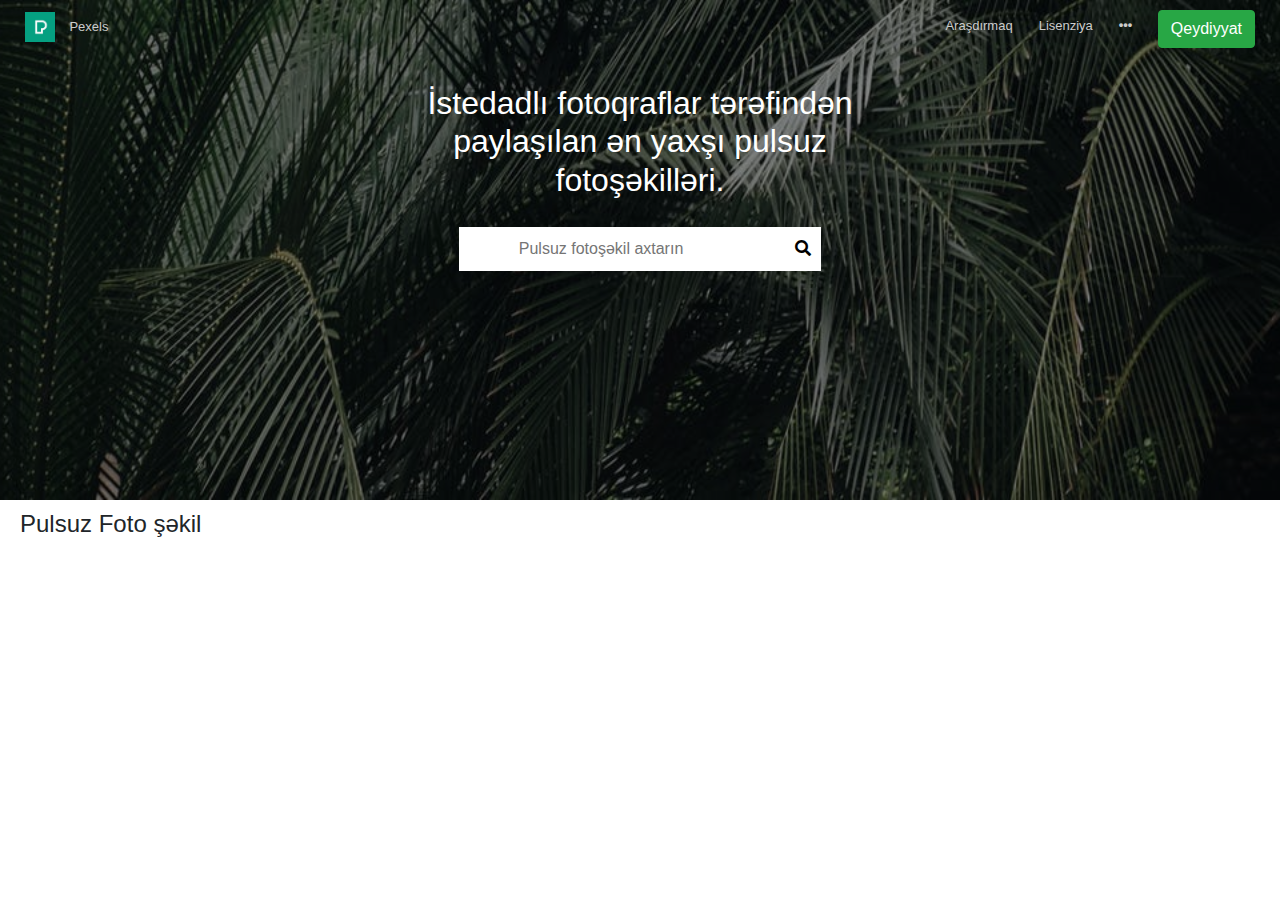
==== index.html @ cf9dcf3b "Create discover page" ====
<!DOCTYPE html>
<html lang="en">

<head>
    <meta charset="UTF-8">
    <meta name="viewport" content="width=device-width, initial-scale=1.0">
    <meta http-equiv="X-UA-Compatible" content="ie=edge">
    <title>Pulsuz fotoşəkillər - Pexels</title>
    <link rel="stylesheet" href="https://stackpath.bootstrapcdn.com/bootstrap/4.1.3/css/bootstrap.min.css">
    <link rel="stylesheet" href="https://use.fontawesome.com/releases/v5.6.3/css/all.css">
    <link rel="stylesheet" href="css/style.css">
</head>

<body>
    <header>
        <div class="menu-home">
            <div class="row menu-navbar-home">
                <div class="col-lg-6 logo">
                    <img src="image/logo.jpg" width="30" height="30" alt="">
                    <a class="logotxt" href="index.html">Pexels</a>
                </div>
                <div class="col-lg-6 d-flex justify-content-end">
                    <ul>
                        <li>
                            <div class="dropdown">
                                <a class="dropbtn" href="discover.html">Araşdırmaq</a>
                                <div class="dropdown-content">
                                    <a href="discover.html">Kəşf edin</a>
                                    <a href="#">Populyar şəkillər</a>
                                    <a href="#">Populyar axtarışlar</a>
                                </div>
                            </div>
                        </li>
                        <li><a href="lisence.html">Lisenziya</a></li>
                        <li>
                            <div class="dropdown">
                                <a class="dropbtn" href="#"><i class="fas fa-ellipsis-h"></i></a>
                                <div class="dropdown-content-more">
                                    <a href="#">Giriş</a>
                                    <a href="#">Qeydiyyat</a>
                                    <a href="about-us.html">Haqqımızda</a>
                                    <a href="faq.html">Suallar</a>
                                    <ul class="social">
                                        <li><a target="blank_" href="https://www.facebook.com/"><i class="fab fa-facebook-f"></i></a></li>
                                        <li><a target="blank_" href="https://twitter.com/"><i class="fab fa-twitter"></i></a></li>
                                        <li><a target="blank_" href="https://www.instagram.com/"><i class="fab fa-instagram"></i></a></li>
                                        <li><a target="blank_" href="https://www.pinterest.com/"><i class="fab fa-pinterest"></i></a></li>
                                    </ul>
                                </div>
                            </div>

                        </li>
                        <li>
                            <a href="">
                                <button type="button" class="btn btn-success">Qeydiyyat</button>
                            </a>
                        </li>
                    </ul>
                </div>
            </div>
            <div class="search">
                <div class="row d-flex justify-content-center">
                        <h2>İstedadlı fotoqraflar tərəfindən paylaşılan ən yaxşı pulsuz fotoşəkilləri.</h2>
                </div>
                <div class="row d-flex justify-content-center">
                        <div class="wrap">
                                <div class="search">
                                    <input type="text" class="searchTerm" placeholder="Pulsuz fotoşəkil axtarın">
                                    <button type="submit" class="searchButton">
                                        <i class="fa fa-search"></i>
                                    </button>
                                </div>
                            </div>
                </div>
            </div>
        </div>
        <div id="search">

        </div>
    </header>

    <main>
        <div class="home-content m-container">
            <div class="title">
                <h4>Pulsuz Foto şəkil</h4>
            </div>
            <div class="photos">
                <div class="photos-column">
                        <article class="photo-item"></article>
                </div>
                <div class="photos-column"></div>
                <div class="photos-column"></div>
            </div>
        </div>
    </main>

    <footer></footer>

</body>

</html>
---- css/style.css ----
.home-content .title h4 {
  margin-top: 10px; }

.m-container {
  padding-left: 20px;
  padding-right: 20px; }

.row {
  padding: 10px; }

.menu-home {
  background-image: url("../image/background-search.jpeg");
  background-blend-mode: darken;
  background-color: #0000007a;
  background-size: cover;
  background-repeat: no-repeat;
  background-position: center center;
  width: 100%;
  height: 500px; }
  .menu-home h2 {
    color: white;
    width: 40%;
    text-align: center; }
  .menu-home a {
    font-size: 13px;
    text-decoration: none;
    color: #ccc;
    margin: 0px 10px; }

.menu-navbar-home {
  line-height: 32px; }

.logo {
  padding-left: 30px; }

ul {
  list-style: none;
  display: inline-flex;
  margin-right: 10px; }
  ul li {
    margin: 0px -5px;
    line-height: 30px; }

ul.social {
  padding: 0px 20px;
  margin: 5px 10px; }
  ul.social li {
    padding: 0px 20px; }
    ul.social li a {
      margin: 5px -20px; }
      ul.social li a:hover {
        background-color: #1d1b1b;
        color: white; }

.dropbtn {
  padding: 16px;
  font-size: 16px;
  border: none; }

.dropdown {
  position: relative;
  display: inline-block; }
  .dropdown:hover .dropdown-content {
    display: block; }
  .dropdown:hover .dropdown-content-more {
    display: block; }

.dropdown-content {
  margin-top: 10px;
  margin-left: -70px;
  display: none;
  position: absolute;
  background-color: white;
  min-width: 180px;
  box-shadow: 0px 8px 16px 0px rgba(0, 0, 0, 0.2);
  z-index: 1; }
  .dropdown-content a {
    color: #a6a6a6;
    padding: 12px 16px;
    text-decoration: none;
    display: block; }
    .dropdown-content a:hover {
      background-color: #ddd;
      color: black; }

.dropdown-content-more {
  margin-top: 10px;
  margin-left: -140px;
  display: none;
  position: absolute;
  background-color: white;
  min-width: 200px;
  box-shadow: 0px 8px 16px 0px rgba(0, 0, 0, 0.2);
  z-index: 1; }
  .dropdown-content-more a {
    color: #a6a6a6;
    padding: 12px 16px;
    text-decoration: none;
    display: block; }
    .dropdown-content-more a:hover {
      background-color: #ddd;
      color: black; }

.search .searchTerm {
  padding: 10px 60px;
  border: none; }
.search .searchButton {
  background-color: white;
  border: none;
  padding: 9.7px 10px;
  margin-left: -5px; }

.menu {
  background-blend-mode: darken;
  background-color: #0000007a;
  background-size: cover;
  background-repeat: no-repeat;
  background-position: center center;
  width: 100%; }
  .menu h2 {
    color: white;
    width: 500px; }
  .menu a {
    font-size: 13px;
    text-decoration: none;
    color: #ccc;
    margin: 0px 10px; }

.menu-navbar {
  background-color: #232a34;
  height: 60px;
  line-height: 32px; }

.subnavbar {
  text-align: center;
  background-color: #f9f9f9;
  padding: 20px 0px; }
  .subnavbar a {
    margin: 0px 10px;
    color: #666;
    text-decoration: none; }
    .subnavbar a:hover {
      color: #4a90e2; }

.dropbtn {
  padding: 16px;
  font-size: 16px;
  border: none; }

.dropdown {
  position: relative;
  display: inline-block; }
  .dropdown:hover .dropdown-content {
    display: block; }
  .dropdown:hover .dropdown-content-more {
    display: block; }

.dropdown-content {
  margin-top: 10px;
  margin-left: -70px;
  display: none;
  position: absolute;
  background-color: white;
  min-width: 180px;
  box-shadow: 0px 8px 16px 0px rgba(0, 0, 0, 0.2);
  z-index: 1; }
  .dropdown-content a {
    color: #a6a6a6;
    padding: 12px 16px;
    text-decoration: none;
    display: block; }
    .dropdown-content a:hover {
      background-color: #ddd;
      color: black; }

.dropdown-content-more {
  margin-top: 10px;
  margin-left: -140px;
  display: none;
  position: absolute;
  background-color: white;
  min-width: 200px;
  box-shadow: 0px 8px 16px 0px rgba(0, 0, 0, 0.2);
  z-index: 1; }
  .dropdown-content-more a {
    color: #a6a6a6;
    padding: 12px 16px;
    text-decoration: none;
    display: block; }
    .dropdown-content-more a:hover {
      background-color: #ddd;
      color: black; }

.about-header {
  background-image: url("../image/about-background.jpg");
  height: 350px;
  background-size: cover;
  background-repeat: no-repeat;
  background-position: center center; }
  .about-header .header-content {
    text-align: center;
    padding-top: 120px; }
    .about-header .header-content h1 {
      margin: 10px 0px; }
    .about-header .header-content h1, .about-header .header-content h3 {
      margin-bottom: 15px;
      color: white; }
    .about-header .header-content h3 {
      width: 50%;
      margin-left: 370px; }

.main-content h1 {
  margin-top: 30px;
  margin-bottom: 50px; }
.main-content p {
  font-size: 20px;
  line-height: 30px;
  margin-bottom: 40px; }
.main-content i {
  font-size: 70px;
  font-weight: 600; }

.container {
  width: 750px; }

.container-footer {
  background-color: #232a34;
  padding-left: 100px;
  padding-right: 100px; }
  .container-footer .footer-list-pexels {
    padding: 40px 0px; }
    .container-footer .footer-list-pexels a {
      text-decoration: none;
      color: white; }
    .container-footer .footer-list-pexels a.register {
      text-decoration: none;
      color: #000;
      padding: 10px 5px;
      background: #f9f9f9; }
    .container-footer .footer-list-pexels p {
      padding: 15px 0px;
      color: white;
      width: 90%; }
    .container-footer .footer-list-pexels ul {
      padding: 35px 0px; }
      .container-footer .footer-list-pexels ul li {
        margin-left: 20px; }
        .container-footer .footer-list-pexels ul li a {
          display: block;
          width: 30px;
          height: 30px;
          line-height: 30px;
          text-align: center;
          border-radius: 50%;
          background-color: #cec9c9;
          color: #333; }
  .container-footer .footer-list-service {
    padding: 40px 0px;
    margin-left: 50px; }
    .container-footer .footer-list-service h5 {
      color: white; }
    .container-footer .footer-list-service ul {
      display: block;
      padding: 5px 5px; }
      .container-footer .footer-list-service ul li {
        line-height: 35px; }
        .container-footer .footer-list-service ul li a {
          text-decoration: none;
          color: white; }
  .container-footer .footer-list-photo {
    padding: 40px 0px; }
    .container-footer .footer-list-photo h5 {
      color: white; }
    .container-footer .footer-list-photo ul {
      display: block;
      padding: 5px 5px; }
      .container-footer .footer-list-photo ul li {
        line-height: 35px; }
        .container-footer .footer-list-photo ul li a {
          text-decoration: none;
          color: white; }

.menu {
  background-blend-mode: darken;
  background-color: #0000007a;
  background-size: cover;
  background-repeat: no-repeat;
  background-position: center center;
  width: 100%; }
  .menu h2 {
    color: white;
    width: 500px; }
  .menu a {
    font-size: 13px;
    text-decoration: none;
    color: #ccc;
    margin: 0px 10px; }

.menu-navbar {
  background-color: #232a34;
  height: 60px;
  line-height: 32px; }

.subnavbar {
  text-align: center;
  background-color: #f9f9f9;
  padding: 20px 0px; }
  .subnavbar a {
    margin: 0px 10px;
    color: #666;
    text-decoration: none; }
    .subnavbar a:hover {
      color: #4a90e2; }

.dropbtn {
  padding: 16px;
  font-size: 16px;
  border: none; }

.dropdown {
  position: relative;
  display: inline-block; }
  .dropdown:hover .dropdown-content {
    display: block; }
  .dropdown:hover .dropdown-content-more {
    display: block; }

.dropdown-content {
  margin-top: 10px;
  margin-left: -70px;
  display: none;
  position: absolute;
  background-color: white;
  min-width: 180px;
  box-shadow: 0px 8px 16px 0px rgba(0, 0, 0, 0.2);
  z-index: 1; }
  .dropdown-content a {
    color: #a6a6a6;
    padding: 12px 16px;
    text-decoration: none;
    display: block; }
    .dropdown-content a:hover {
      background-color: #ddd;
      color: black; }

.dropdown-content-more {
  margin-top: 10px;
  margin-left: -140px;
  display: none;
  position: absolute;
  background-color: white;
  min-width: 200px;
  box-shadow: 0px 8px 16px 0px rgba(0, 0, 0, 0.2);
  z-index: 1; }
  .dropdown-content-more a {
    color: #a6a6a6;
    padding: 12px 16px;
    text-decoration: none;
    display: block; }
    .dropdown-content-more a:hover {
      background-color: #ddd;
      color: black; }

.lisence-header {
  background-image: url("../image/lisence-background.jpg");
  height: 350px;
  background-size: cover;
  background-repeat: no-repeat;
  background-position: center center; }
  .lisence-header .header-content {
    text-align: center;
    padding-top: 120px; }
    .lisence-header .header-content h1 {
      margin: 10px 0px; }
    .lisence-header .header-content h1, .lisence-header .header-content h3 {
      margin-bottom: 15px;
      color: white; }
    .lisence-header .header-content h3 {
      width: 50%;
      margin-left: 370px; }

.container-center-lisence {
  margin-top: 25px; }
  .container-center-lisence .row {
    justify-content: center; }
    .container-center-lisence .row ul.list-custom-allowed {
      max-width: 44%;
      display: block;
      margin-bottom: 70px; }
      .container-center-lisence .row ul.list-custom-allowed li {
        font-size: 18px;
        padding: 10px 0px;
        line-height: 40px; }
        .container-center-lisence .row ul.list-custom-allowed li i {
          font-size: 25px;
          color: #05a081; }
    .container-center-lisence .row ul.list-custom-notallowed {
      max-width: 44%;
      display: block;
      margin-bottom: 70px; }
      .container-center-lisence .row ul.list-custom-notallowed li {
        font-size: 18px;
        padding: 10px 0px;
        line-height: 40px; }
        .container-center-lisence .row ul.list-custom-notallowed li i {
          font-size: 25px;
          color: red; }

.title-center {
  text-align: center; }
  .title-center .row {
    justify-content: center; }
    .title-center .row p {
      width: 25%;
      margin-top: -15px;
      color: #666;
      font-size: 17px; }

.text-content {
  padding-left: 150px;
  padding-right: 150px; }
  .text-content .col-lg-6 {
    padding: 20px 0px; }
    .text-content .col-lg-6 img {
      float: left;
      margin: 0px 15px; }
    .text-content .col-lg-6 .content-text {
      padding-top: 25px; }

.container-footer {
  height: 365px; }

.menu {
  background-blend-mode: darken;
  background-color: #0000007a;
  background-size: cover;
  background-repeat: no-repeat;
  background-position: center center;
  width: 100%; }
  .menu h2 {
    color: white;
    width: 500px; }
  .menu a {
    font-size: 13px;
    text-decoration: none;
    color: #ccc;
    margin: 0px 10px; }

.menu-navbar {
  background-color: #232a34;
  height: 60px;
  line-height: 32px; }

.subnavbar {
  text-align: center;
  background-color: #f9f9f9;
  padding: 20px 0px; }
  .subnavbar a {
    margin: 0px 10px;
    color: #666;
    text-decoration: none; }
    .subnavbar a:hover {
      color: #4a90e2; }

.dropbtn {
  padding: 16px;
  font-size: 16px;
  border: none; }

.dropdown {
  position: relative;
  display: inline-block; }
  .dropdown:hover .dropdown-content {
    display: block; }
  .dropdown:hover .dropdown-content-more {
    display: block; }

.dropdown-content {
  margin-top: 10px;
  margin-left: -70px;
  display: none;
  position: absolute;
  background-color: white;
  min-width: 180px;
  box-shadow: 0px 8px 16px 0px rgba(0, 0, 0, 0.2);
  z-index: 1; }
  .dropdown-content a {
    color: #a6a6a6;
    padding: 12px 16px;
    text-decoration: none;
    display: block; }
    .dropdown-content a:hover {
      background-color: #ddd;
      color: black; }

.dropdown-content-more {
  margin-top: 10px;
  margin-left: -140px;
  display: none;
  position: absolute;
  background-color: white;
  min-width: 200px;
  box-shadow: 0px 8px 16px 0px rgba(0, 0, 0, 0.2);
  z-index: 1; }
  .dropdown-content-more a {
    color: #a6a6a6;
    padding: 12px 16px;
    text-decoration: none;
    display: block; }
    .dropdown-content-more a:hover {
      background-color: #ddd;
      color: black; }

.faq-header {
  background-image: url("../image/faq-background.jpg");
  height: 350px;
  background-size: cover;
  background-repeat: no-repeat;
  background-position: center center;
  background-blend-mode: darken;
  background-color: #00000036; }
  .faq-header .header-content {
    text-align: center;
    padding-top: 120px; }
    .faq-header .header-content h1 {
      margin: 10px 0px; }
    .faq-header .header-content h1, .faq-header .header-content h3 {
      margin-bottom: 15px;
      color: white; }
    .faq-header .header-content h3 {
      width: 50%;
      margin-left: 370px; }

.faq-content h2 {
  margin-top: 85px;
  margin-bottom: -20px;
  font-weight: 700; }
.faq-content .definition-list {
  margin: 50px 0px; }
  .faq-content .definition-list .definition-list-content {
    color: #666;
    font-size: 18px; }

/*# sourceMappingURL=style.css.map */
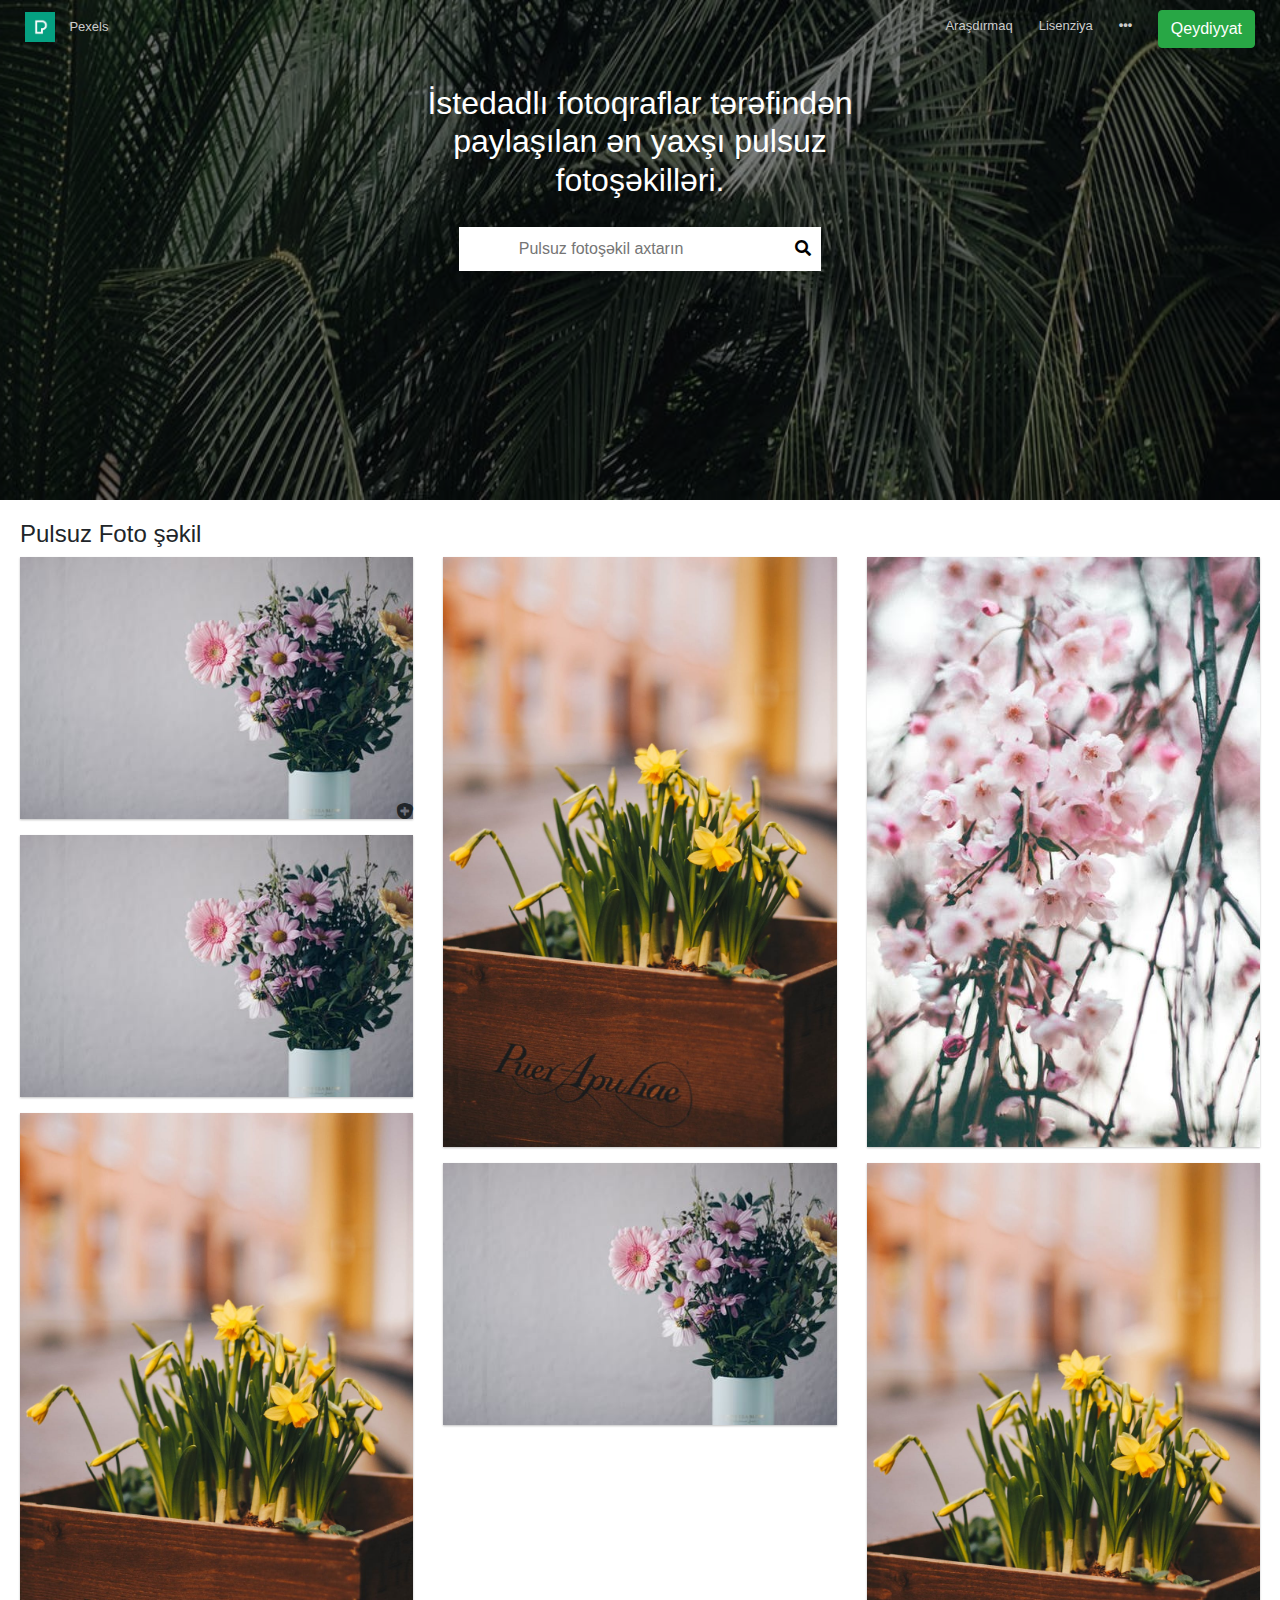
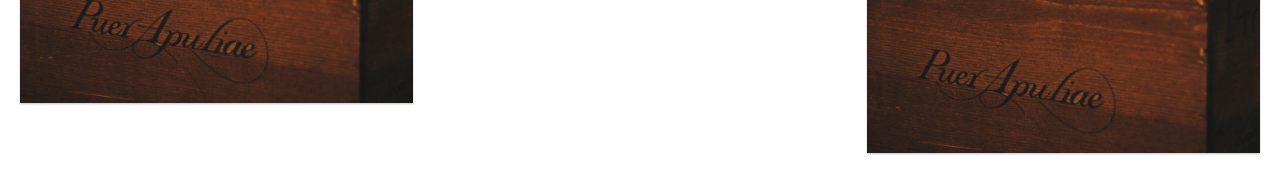
==== commit 4da4b712: "Add photos in home page" ====
--- a/index.html
+++ b/index.html
@@ -26,8 +26,8 @@
                                 <a class="dropbtn" href="discover.html">Araşdırmaq</a>
                                 <div class="dropdown-content">
                                     <a href="discover.html">Kəşf edin</a>
-                                    <a href="#">Populyar şəkillər</a>
-                                    <a href="#">Populyar axtarışlar</a>
+                                    <a href="popular-photos.html">Populyar şəkillər</a>
+                                    <a href="popular-searches.html">Populyar axtarışlar</a>
                                 </div>
                             </div>
                         </li>
@@ -36,22 +36,26 @@
                             <div class="dropdown">
                                 <a class="dropbtn" href="#"><i class="fas fa-ellipsis-h"></i></a>
                                 <div class="dropdown-content-more">
-                                    <a href="#">Giriş</a>
-                                    <a href="#">Qeydiyyat</a>
+                                    <a href="login.html">Giriş</a>
+                                    <a href="join.html">Qeydiyyat</a>
                                     <a href="about-us.html">Haqqımızda</a>
                                     <a href="faq.html">Suallar</a>
                                     <ul class="social">
-                                        <li><a target="blank_" href="https://www.facebook.com/"><i class="fab fa-facebook-f"></i></a></li>
-                                        <li><a target="blank_" href="https://twitter.com/"><i class="fab fa-twitter"></i></a></li>
-                                        <li><a target="blank_" href="https://www.instagram.com/"><i class="fab fa-instagram"></i></a></li>
-                                        <li><a target="blank_" href="https://www.pinterest.com/"><i class="fab fa-pinterest"></i></a></li>
+                                        <li><a target="blank_" href="https://www.facebook.com/"><i
+                                                    class="fab fa-facebook-f"></i></a></li>
+                                        <li><a target="blank_" href="https://twitter.com/"><i
+                                                    class="fab fa-twitter"></i></a></li>
+                                        <li><a target="blank_" href="https://www.instagram.com/"><i
+                                                    class="fab fa-instagram"></i></a></li>
+                                        <li><a target="blank_" href="https://www.pinterest.com/"><i
+                                                    class="fab fa-pinterest"></i></a></li>
                                     </ul>
                                 </div>
                             </div>
 
                         </li>
                         <li>
-                            <a href="">
+                            <a href="join.html">
                                 <button type="button" class="btn btn-success">Qeydiyyat</button>
                             </a>
                         </li>
@@ -60,17 +64,17 @@
             </div>
             <div class="search">
                 <div class="row d-flex justify-content-center">
-                        <h2>İstedadlı fotoqraflar tərəfindən paylaşılan ən yaxşı pulsuz fotoşəkilləri.</h2>
+                    <h2>İstedadlı fotoqraflar tərəfindən paylaşılan ən yaxşı pulsuz fotoşəkilləri.</h2>
                 </div>
                 <div class="row d-flex justify-content-center">
-                        <div class="wrap">
-                                <div class="search">
-                                    <input type="text" class="searchTerm" placeholder="Pulsuz fotoşəkil axtarın">
-                                    <button type="submit" class="searchButton">
-                                        <i class="fa fa-search"></i>
-                                    </button>
-                                </div>
-                            </div>
+                    <div class="wrap">
+                        <div class="search">
+                            <input type="text" class="searchTerm" placeholder="Pulsuz fotoşəkil axtarın">
+                            <button type="submit" class="searchButton">
+                                <i class="fa fa-search"></i>
+                            </button>
+                        </div>
+                    </div>
                 </div>
             </div>
         </div>
@@ -85,17 +89,50 @@
                 <h4>Pulsuz Foto şəkil</h4>
             </div>
             <div class="photos">
-                <div class="photos-column">
-                        <article class="photo-item"></article>
+                <div class="row">
+                    <div class="col-lg-4 photos-column">
+                        <div class="image-div mb-3">
+                            <img src="./image/collection-photo1.jpeg" alt="">
+                            <i class="fas fa-plus-circle"></i>
+                            <i class="far fa-heart"></i>
+                        </div>
+                        <div class="image-div mb-3">
+                            <img src="./image/collection-photo1.jpeg" alt="">
+                        </div>
+                        <div class="image-div mb-3">
+                            <img src="./image/collection-photo2.jpeg" alt="">
+                        </div>
+                    </div>
+
+                    <div class="col-lg-4 photos-column">
+
+                        <div class="image-div mb-3">
+                            <img src="./image/collection-photo2.jpeg" alt="">
+                        </div>
+                        <div class="image-div mb-3">
+                            <img src="./image/collection-photo1.jpeg" alt="">
+                        </div>
+                    </div>
+
+                    <div class="col-lg-4 photos-column">
+
+                        <div class="image-div mb-3">
+                            <img src="./image/collection-photo3.jpeg" alt="">
+
+                        </div>
+                        <div class="image-div mb-3">
+                            <img src="./image/collection-photo2.jpeg" alt="">
+                        </div>
+                    </div>
+
                 </div>
-                <div class="photos-column"></div>
-                <div class="photos-column"></div>
             </div>
         </div>
     </main>
 
     <footer></footer>
-
+    <script src="https://cdnjs.cloudflare.com/ajax/libs/jquery/3.3.1/jquery.min.js"></script>
+    <script src="js/script.js"></script>
 </body>
 
 </html>--- a/css/style.css
+++ b/css/style.css
@@ -1,9 +1,11 @@
 .home-content .title h4 {
-  margin-top: 10px; }
-
-.m-container {
-  padding-left: 20px;
-  padding-right: 20px; }
+  margin: 20px 20px;
+  margin-bottom: -2px; }
+
+.fixed {
+  position: fixed;
+  top: 0;
+  background: black; }
 
 .row {
   padding: 10px; }
@@ -131,16 +133,28 @@
   height: 60px;
   line-height: 32px; }
 
+.fixed {
+  position: fixed;
+  height: auto;
+  width: 100%;
+  z-index: 100; }
+
 .subnavbar {
   text-align: center;
   background-color: #f9f9f9;
-  padding: 20px 0px; }
+  padding: 20px 0px;
+  margin-top: 60px; }
   .subnavbar a {
     margin: 0px 10px;
     color: #666;
     text-decoration: none; }
     .subnavbar a:hover {
       color: #4a90e2; }
+
+.active {
+  color: #4a90e2 !important;
+  border-bottom: 2px solid #4a90e2;
+  margin-top: 10px; }
 
 .dropbtn {
   padding: 16px;
@@ -541,4 +555,80 @@
     color: #666;
     font-size: 18px; }
 
+.card {
+  border: none; }
+  .card .card-img-top {
+    border-radius: 8px; }
+  .card span {
+    color: #666; }
+
+.collections {
+  margin-bottom: 50px;
+  padding: 0px 45px; }
+
+.container-center-discover {
+  width: 1170px;
+  margin-left: auto;
+  margin-right: auto; }
+
+.title-discover {
+  margin-top: 20px; }
+
+.search-category {
+  margin-bottom: 30px; }
+  .search-category a {
+    position: relative; }
+    .search-category a:hover span.search-category-more {
+      opacity: 1; }
+    .search-category a .card-img-top {
+      width: 85%;
+      border-radius: 15px;
+      max-height: 150px;
+      object-fit: cover; }
+    .search-category a h4 {
+      position: absolute;
+      top: 20px;
+      left: 40px;
+      color: white; }
+    .search-category a span {
+      position: absolute;
+      z-index: 1;
+      bottom: 20px;
+      right: 45px;
+      font-size: 26px;
+      font-weight: 700;
+      color: #fff;
+      text-shadow: 0 0 3px rgba(0, 0, 0, 0.6);
+      line-height: .3;
+      opacity: 0;
+      transition: all .3s; }
+
+.title-collection {
+  margin-top: 7%;
+  text-align: center; }
+
+.photos {
+  padding-left: 10px;
+  padding-right: 10px; }
+  .photos .photos-column .image-div {
+    position: relative;
+    box-shadow: 0 1px 2px 0 rgba(0, 0, 0, 0.25); }
+    .photos .photos-column .image-div img {
+      width: 100%;
+      height: 100%; }
+    .photos .photos-column .image-div i {
+      position: absolute;
+      bottom: 0px;
+      right: 0px; }
+
+.title-search {
+  margin-top: 6%; }
+  .title-search h3 {
+    margin-left: 1.5%; }
+
+.title-popular-photos {
+  margin-top: 2%; }
+  .title-popular-photos h3 {
+    margin-left: 1.5%; }
+
 /*# sourceMappingURL=style.css.map */
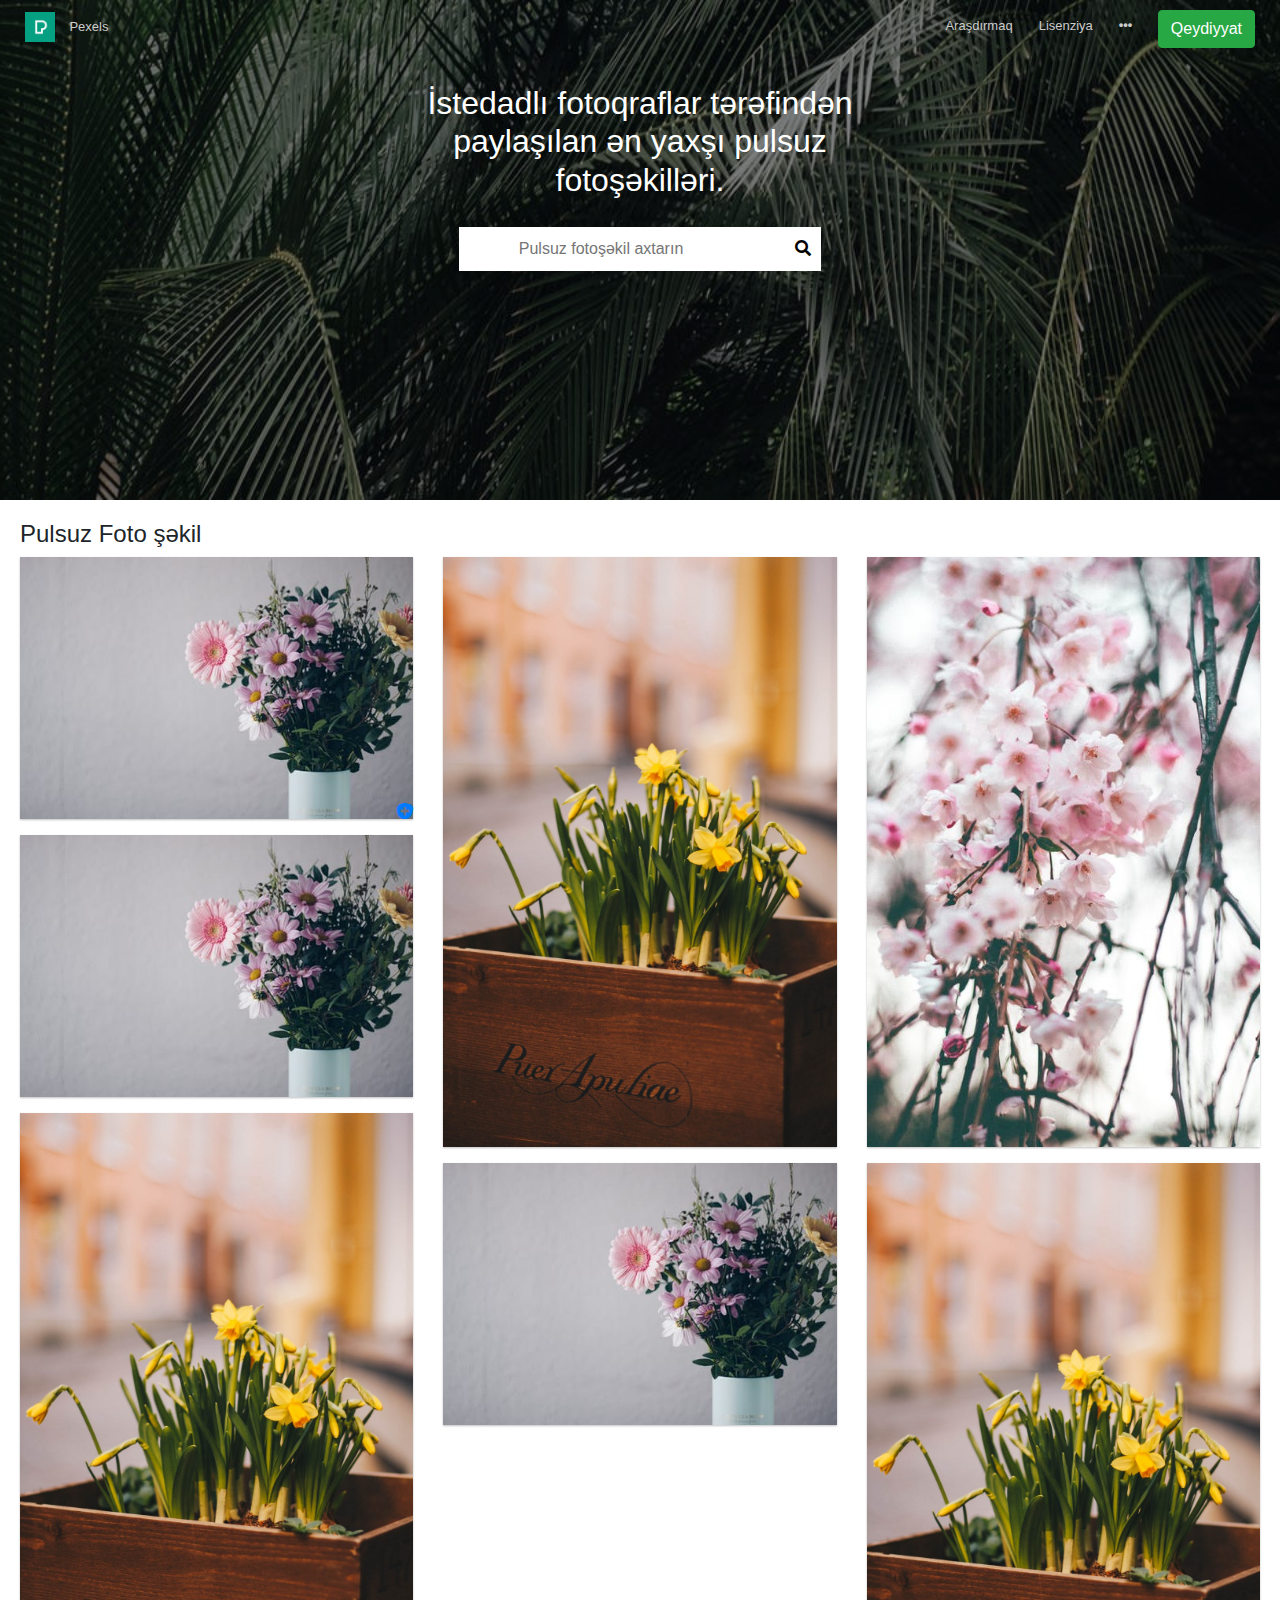
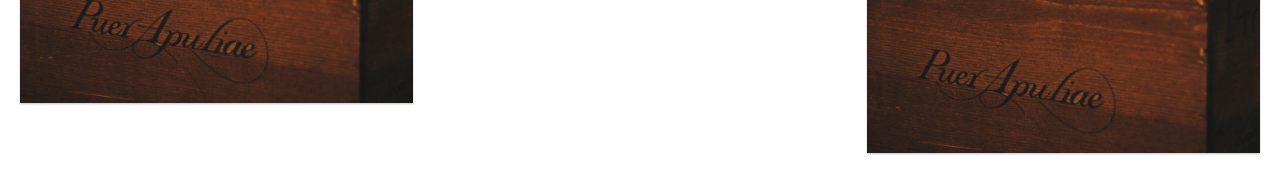
==== commit 26550f40: "Create photo-single page" ====
--- a/index.html
+++ b/index.html
@@ -92,36 +92,48 @@
                 <div class="row">
                     <div class="col-lg-4 photos-column">
                         <div class="image-div mb-3">
-                            <img src="./image/collection-photo1.jpeg" alt="">
-                            <i class="fas fa-plus-circle"></i>
-                            <i class="far fa-heart"></i>
+                            <a href="photo-single.html">
+                                <img src="./image/collection-photo1.jpeg" alt="">
+                                <i class="fas fa-plus-circle"></i>
+                                <i class="far fa-heart"></i>
+                            </a>
                         </div>
                         <div class="image-div mb-3">
-                            <img src="./image/collection-photo1.jpeg" alt="">
+                            <a href="photo-single.html">
+                                <img src="./image/collection-photo1.jpeg" alt="">
+                            </a>
                         </div>
                         <div class="image-div mb-3">
-                            <img src="./image/collection-photo2.jpeg" alt="">
+                            <a href="photo-single.html">
+                                <img src="./image/collection-photo2.jpeg" alt="">
+                            </a>
                         </div>
                     </div>
 
                     <div class="col-lg-4 photos-column">
 
                         <div class="image-div mb-3">
-                            <img src="./image/collection-photo2.jpeg" alt="">
+                            <a href="photo-single.html">
+                                <img src="./image/collection-photo2.jpeg" alt="">
+                            </a>
                         </div>
                         <div class="image-div mb-3">
-                            <img src="./image/collection-photo1.jpeg" alt="">
+                            <a href="photo-single.html">
+                                <img src="./image/collection-photo1.jpeg" alt="">
+                            </a>
                         </div>
                     </div>
 
                     <div class="col-lg-4 photos-column">
-
                         <div class="image-div mb-3">
-                            <img src="./image/collection-photo3.jpeg" alt="">
-
+                            <a href="photo-single.html">
+                                <img src="./image/collection-photo3.jpeg" alt="">
+                            </a>
                         </div>
                         <div class="image-div mb-3">
-                            <img src="./image/collection-photo2.jpeg" alt="">
+                            <a href="photo-single.html">
+                                <img src="./image/collection-photo2.jpeg" alt="">
+                            </a>
                         </div>
                     </div>
 
--- a/css/style.css
+++ b/css/style.css
@@ -631,4 +631,41 @@
   .title-popular-photos h3 {
     margin-left: 1.5%; }
 
+.mt-40 {
+  margin-top: 40px; }
+
+.mt-100 {
+  margin-top: 100px; }
+
+.image-section {
+  padding-left: 40px;
+  padding-right: 40px; }
+  .image-section .image {
+    margin-left: 100px; }
+    .image-section .image img {
+      height: auto;
+      width: auto;
+      max-width: 500px;
+      max-height: 600px; }
+
+.content {
+  color: #555; }
+  .content a {
+    color: #555;
+    text-decoration: none; }
+  .content .col-lg-7 {
+    padding: 0; }
+  .content .button-download {
+    width: 100%;
+    padding: 10px;
+    font-size: 18px;
+    background-color: #05a081; }
+  .content .like .button-like {
+    background: #f9f9f9;
+    border-color: #eee;
+    padding: 10px 15px; }
+    .content .like .button-like i {
+      color: #555;
+      font-size: 20px; }
+
 /*# sourceMappingURL=style.css.map */
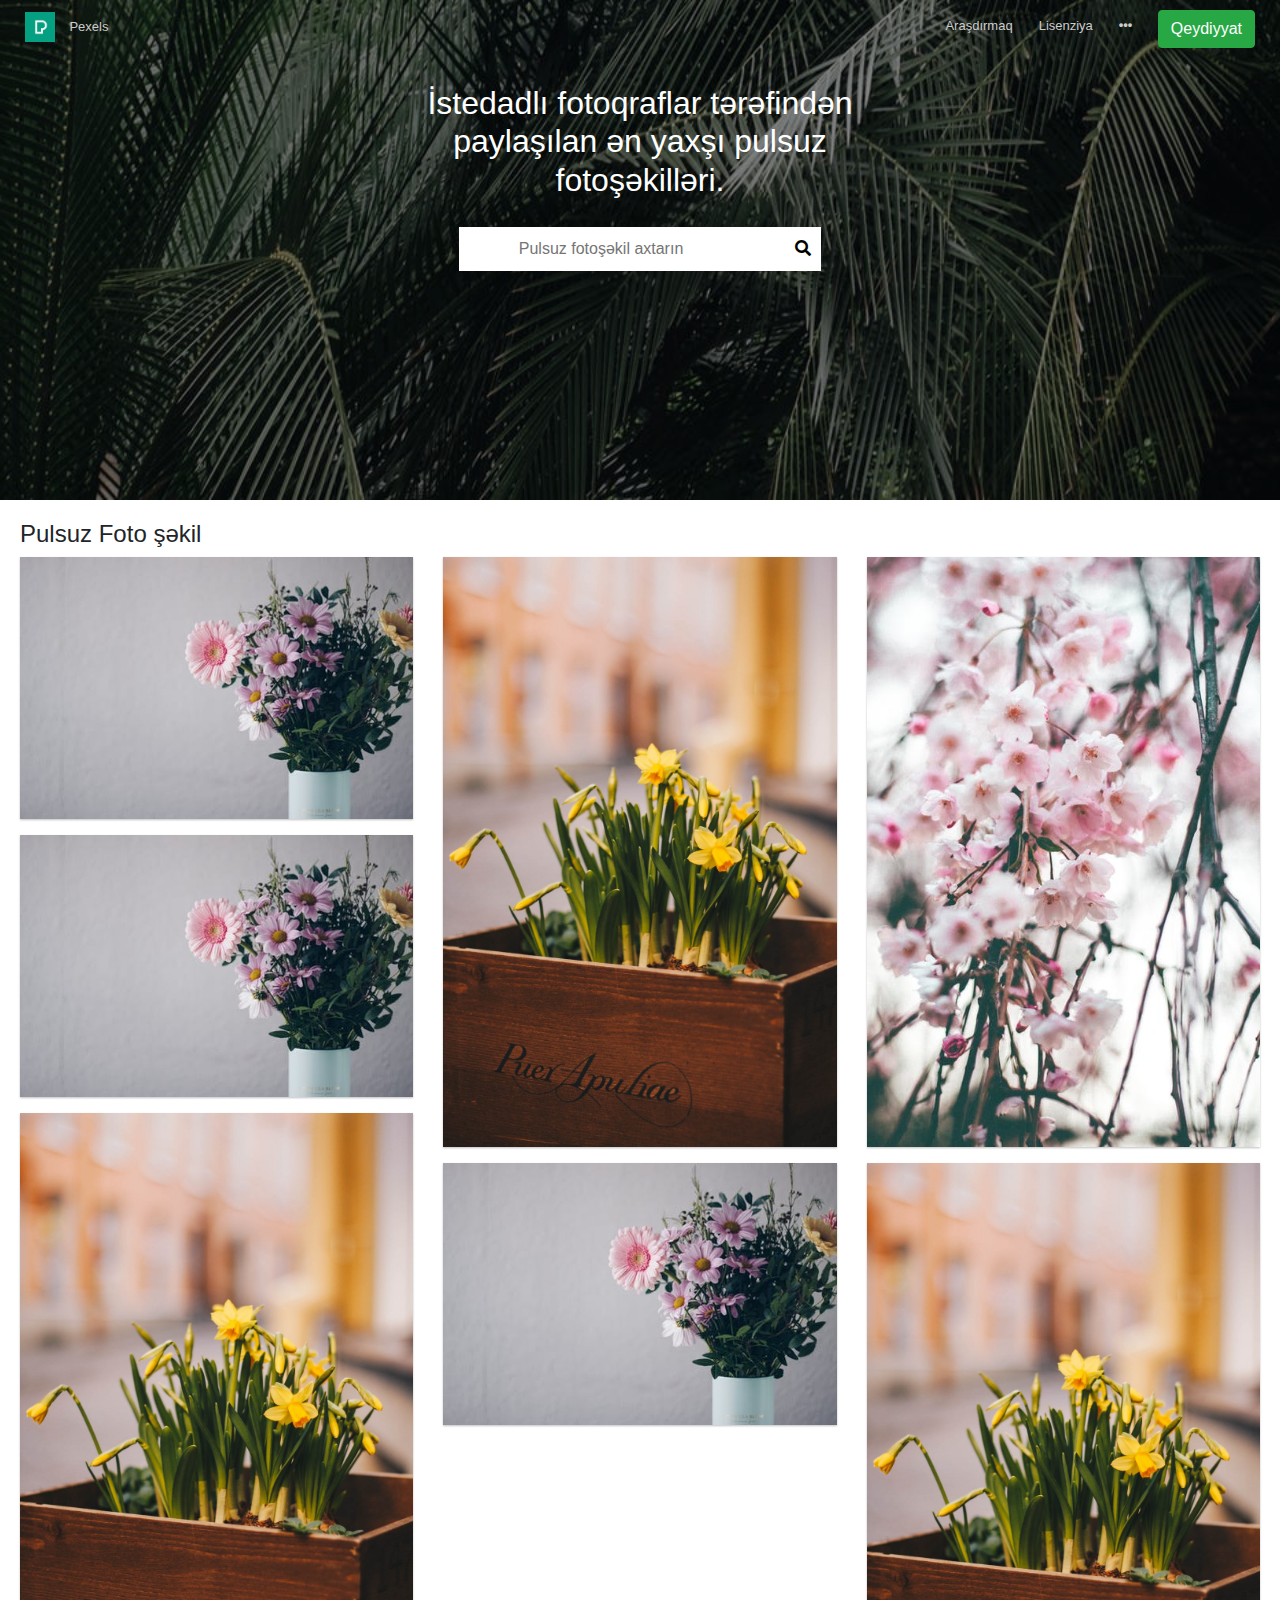
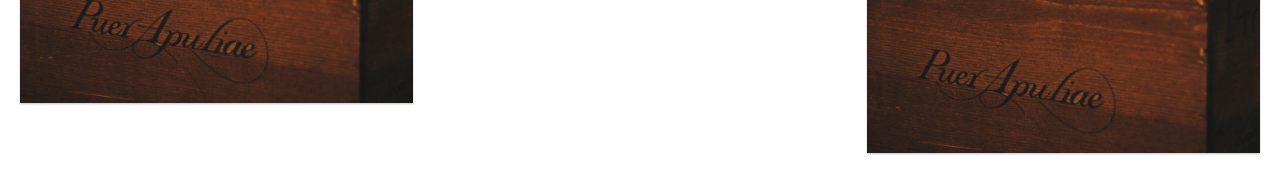
==== commit d81091f6: "hover function add photos" ====
--- a/index.html
+++ b/index.html
@@ -94,19 +94,29 @@
                         <div class="image-div mb-3">
                             <a href="photo-single.html">
                                 <img src="./image/collection-photo1.jpeg" alt="">
-                                <i class="fas fa-plus-circle"></i>
-                                <i class="far fa-heart"></i>
                             </a>
+                            <div class="photo-buttons">
+                                    <a href=""><i class="fas fa-plus-circle"></i></a>
+                                    <a href="" class="right-like-button"> <i class="far fa-heart"></i></a>
+                                </div>
                         </div>
                         <div class="image-div mb-3">
                             <a href="photo-single.html">
                                 <img src="./image/collection-photo1.jpeg" alt="">
                             </a>
+                            <div class="photo-buttons">
+                                    <a href=""><i class="fas fa-plus-circle"></i></a>
+                                    <a href="" class="right-like-button"> <i class="far fa-heart"></i></a>
+                                </div>
                         </div>
                         <div class="image-div mb-3">
                             <a href="photo-single.html">
                                 <img src="./image/collection-photo2.jpeg" alt="">
                             </a>
+                            <div class="photo-buttons">
+                                    <a href=""><i class="fas fa-plus-circle"></i></a>
+                                    <a href="" class="right-like-button"> <i class="far fa-heart"></i></a>
+                                </div>
                         </div>
                     </div>
 
@@ -116,11 +126,19 @@
                             <a href="photo-single.html">
                                 <img src="./image/collection-photo2.jpeg" alt="">
                             </a>
+                            <div class="photo-buttons">
+                                    <a href=""><i class="fas fa-plus-circle"></i></a>
+                                    <a href="" class="right-like-button"> <i class="far fa-heart"></i></a>
+                                </div>
                         </div>
                         <div class="image-div mb-3">
                             <a href="photo-single.html">
                                 <img src="./image/collection-photo1.jpeg" alt="">
                             </a>
+                            <div class="photo-buttons">
+                                    <a href=""><i class="fas fa-plus-circle"></i></a>
+                                    <a href="" class="right-like-button"> <i class="far fa-heart"></i></a>
+                                </div>
                         </div>
                     </div>
 
@@ -129,11 +147,19 @@
                             <a href="photo-single.html">
                                 <img src="./image/collection-photo3.jpeg" alt="">
                             </a>
+                            <div class="photo-buttons">
+                                    <a href=""><i class="fas fa-plus-circle"></i></a>
+                                    <a href="" class="right-like-button"> <i class="far fa-heart"></i></a>
+                                </div>
                         </div>
                         <div class="image-div mb-3">
                             <a href="photo-single.html">
                                 <img src="./image/collection-photo2.jpeg" alt="">
                             </a>
+                            <div class="photo-buttons">
+                                    <a href=""><i class="fas fa-plus-circle"></i></a>
+                                    <a href="" class="right-like-button"> <i class="far fa-heart"></i></a>
+                                </div>
                         </div>
                     </div>
 
--- a/css/style.css
+++ b/css/style.css
@@ -616,10 +616,6 @@
     .photos .photos-column .image-div img {
       width: 100%;
       height: 100%; }
-    .photos .photos-column .image-div i {
-      position: absolute;
-      bottom: 0px;
-      right: 0px; }
 
 .title-search {
   margin-top: 6%; }
@@ -630,6 +626,25 @@
   margin-top: 2%; }
   .title-popular-photos h3 {
     margin-left: 1.5%; }
+
+.image-div:hover .photo-buttons {
+  opacity: 1; }
+
+.photo-buttons {
+  width: 14%;
+  position: absolute;
+  font-size: 20px;
+  right: 0%;
+  bottom: 2%;
+  opacity: 0;
+  transition: all .3s; }
+  .photo-buttons a {
+    color: white; }
+    .photo-buttons a i {
+      text-shadow: 0 0 3px rgba(0, 0, 0, 0.6);
+      line-height: .3; }
+  .photo-buttons a.right-like-button {
+    margin-left: 10px; }
 
 .mt-40 {
   margin-top: 40px; }
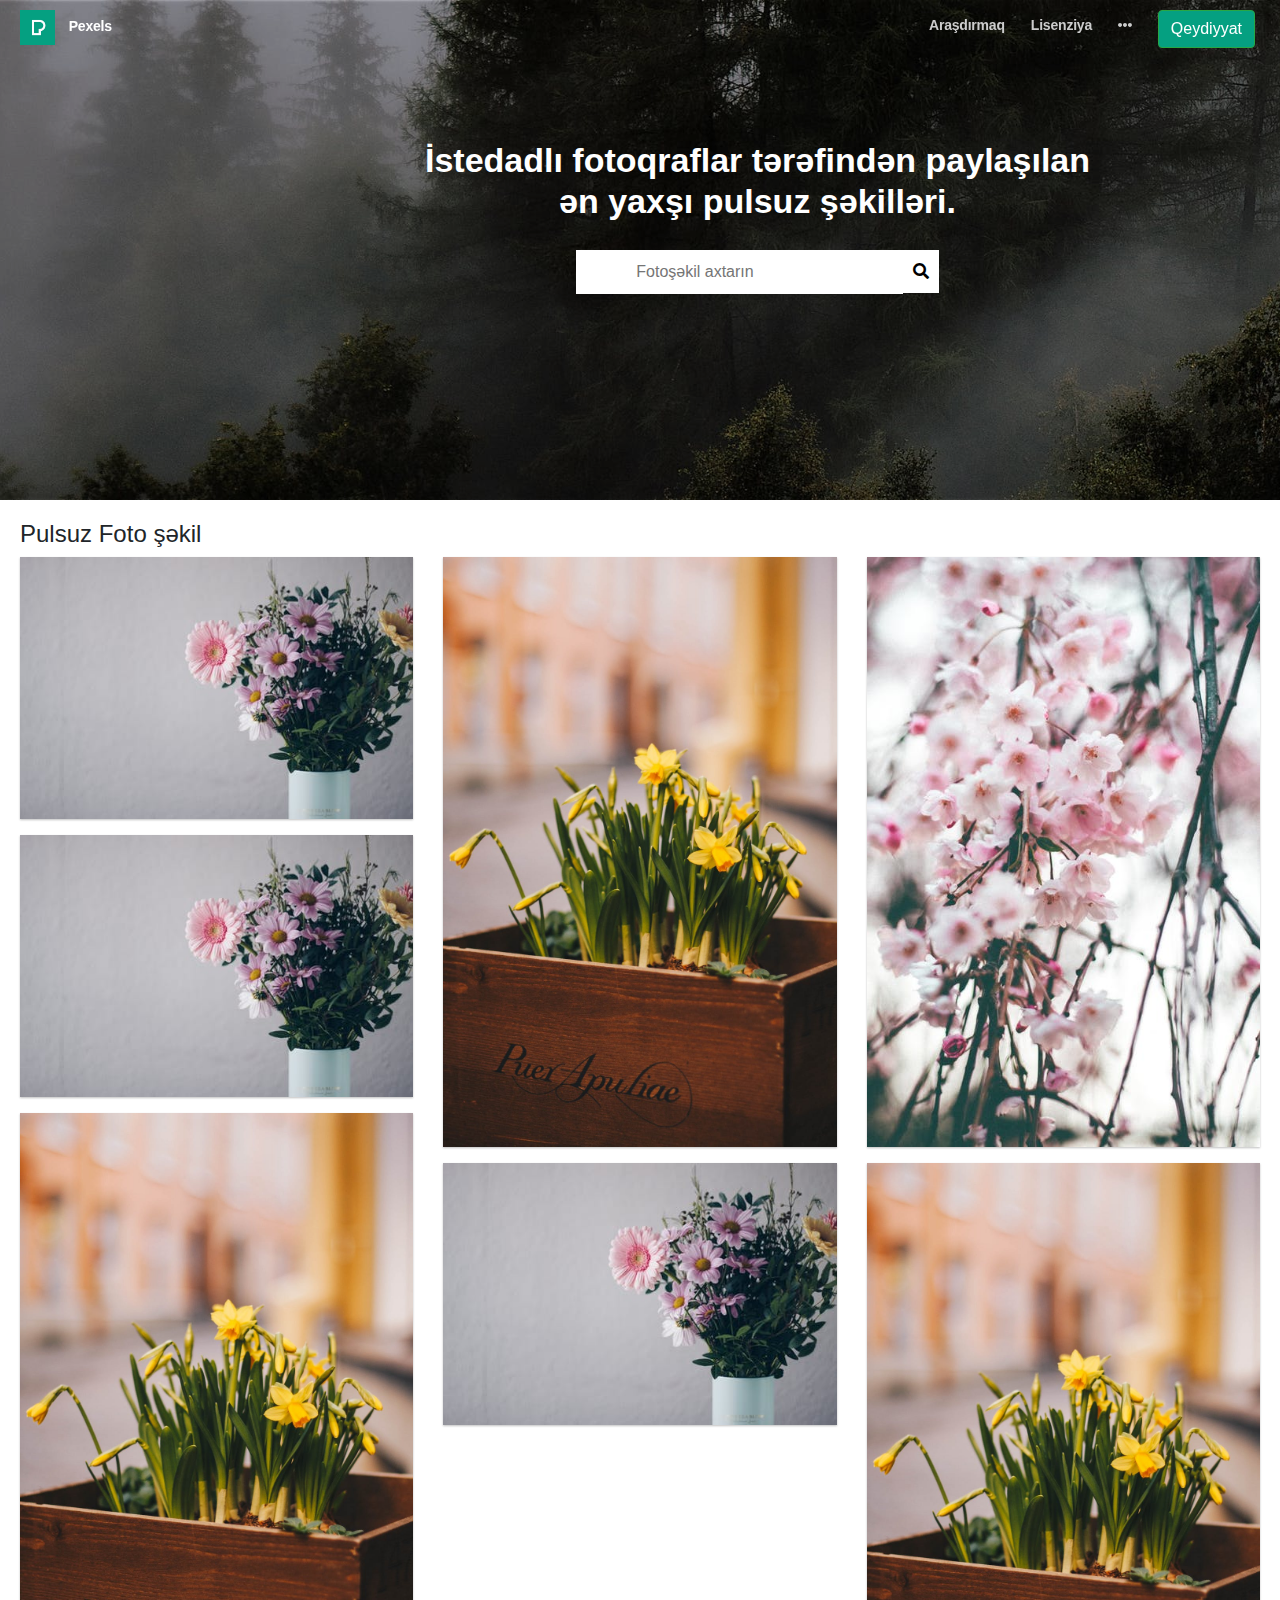
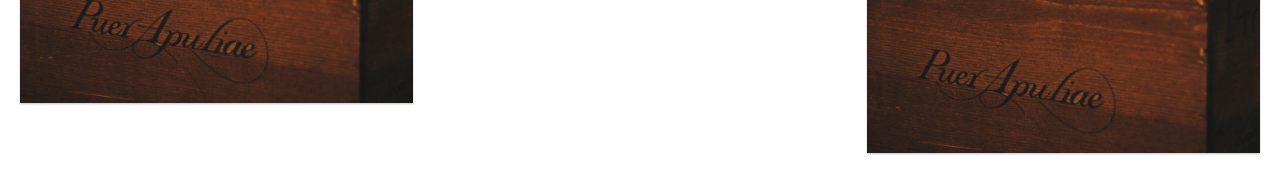
==== commit 6fa0ebdd: "Fixed navbar position fixed problem and some changes" ====
--- a/index.html
+++ b/index.html
@@ -13,13 +13,15 @@
 
 <body>
     <header>
-        <div class="menu-home">
+        <div class="menu home">
             <div class="row menu-navbar-home">
-                <div class="col-lg-6 logo">
-                    <img src="image/logo.jpg" width="30" height="30" alt="">
-                    <a class="logotxt" href="index.html">Pexels</a>
+                <div class="col-lg-2 logo">
+                    <a class="logotxt" href="index.html">
+                        <img src="image/logo.jpg" width="35" height="35" alt="">
+                        <span>Pexels</span>
+                    </a>
                 </div>
-                <div class="col-lg-6 d-flex justify-content-end">
+                <div class="col-lg-10 d-flex justify-content-end">
                     <ul>
                         <li>
                             <div class="dropdown">
@@ -52,7 +54,6 @@
                                     </ul>
                                 </div>
                             </div>
-
                         </li>
                         <li>
                             <a href="join.html">
@@ -62,24 +63,26 @@
                     </ul>
                 </div>
             </div>
-            <div class="search">
-                <div class="row d-flex justify-content-center">
-                    <h2>İstedadlı fotoqraflar tərəfindən paylaşılan ən yaxşı pulsuz fotoşəkilləri.</h2>
-                </div>
-                <div class="row d-flex justify-content-center">
-                    <div class="wrap">
-                        <div class="search">
-                            <input type="text" class="searchTerm" placeholder="Pulsuz fotoşəkil axtarın">
-                            <button type="submit" class="searchButton">
-                                <i class="fa fa-search"></i>
-                            </button>
-                        </div>
+        </div>
+    </header>
+
+    <header class="head-content">
+        <div class="background-image">
+        </div>
+        <div id="search">
+            <div class="row d-flex justify-content-center">
+                <h2>İstedadlı fotoqraflar tərəfindən paylaşılan ən yaxşı pulsuz şəkilləri.</h2>
+            </div>
+            <div class="row d-flex justify-content-center">
+                <div class="wrap">
+                    <div class="search">
+                        <input type="text" class="searchTerm" placeholder="Fotoşəkil axtarın">
+                        <button type="submit" class="searchButton">
+                            <i class="fa fa-search"></i>
+                        </button>
                     </div>
                 </div>
             </div>
-        </div>
-        <div id="search">
-
         </div>
     </header>
 
@@ -96,49 +99,47 @@
                                 <img src="./image/collection-photo1.jpeg" alt="">
                             </a>
                             <div class="photo-buttons">
-                                    <a href=""><i class="fas fa-plus-circle"></i></a>
-                                    <a href="" class="right-like-button"> <i class="far fa-heart"></i></a>
-                                </div>
+                                <a href=""><i class="fas fa-plus-circle"></i></a>
+                                <a href="" class="right-like-button"> <i class="far fa-heart"></i></a>
+                            </div>
                         </div>
                         <div class="image-div mb-3">
                             <a href="photo-single.html">
                                 <img src="./image/collection-photo1.jpeg" alt="">
                             </a>
                             <div class="photo-buttons">
-                                    <a href=""><i class="fas fa-plus-circle"></i></a>
-                                    <a href="" class="right-like-button"> <i class="far fa-heart"></i></a>
-                                </div>
+                                <a href=""><i class="fas fa-plus-circle"></i></a>
+                                <a href="" class="right-like-button"> <i class="far fa-heart"></i></a>
+                            </div>
                         </div>
                         <div class="image-div mb-3">
                             <a href="photo-single.html">
                                 <img src="./image/collection-photo2.jpeg" alt="">
                             </a>
                             <div class="photo-buttons">
-                                    <a href=""><i class="fas fa-plus-circle"></i></a>
-                                    <a href="" class="right-like-button"> <i class="far fa-heart"></i></a>
-                                </div>
+                                <a href=""><i class="fas fa-plus-circle"></i></a>
+                                <a href="" class="right-like-button"> <i class="far fa-heart"></i></a>
+                            </div>
                         </div>
                     </div>
-
                     <div class="col-lg-4 photos-column">
-
                         <div class="image-div mb-3">
                             <a href="photo-single.html">
                                 <img src="./image/collection-photo2.jpeg" alt="">
                             </a>
                             <div class="photo-buttons">
-                                    <a href=""><i class="fas fa-plus-circle"></i></a>
-                                    <a href="" class="right-like-button"> <i class="far fa-heart"></i></a>
-                                </div>
+                                <a href=""><i class="fas fa-plus-circle"></i></a>
+                                <a href="" class="right-like-button"> <i class="far fa-heart"></i></a>
+                            </div>
                         </div>
                         <div class="image-div mb-3">
                             <a href="photo-single.html">
                                 <img src="./image/collection-photo1.jpeg" alt="">
                             </a>
                             <div class="photo-buttons">
-                                    <a href=""><i class="fas fa-plus-circle"></i></a>
-                                    <a href="" class="right-like-button"> <i class="far fa-heart"></i></a>
-                                </div>
+                                <a href=""><i class="fas fa-plus-circle"></i></a>
+                                <a href="" class="right-like-button"> <i class="far fa-heart"></i></a>
+                            </div>
                         </div>
                     </div>
 
@@ -148,27 +149,25 @@
                                 <img src="./image/collection-photo3.jpeg" alt="">
                             </a>
                             <div class="photo-buttons">
-                                    <a href=""><i class="fas fa-plus-circle"></i></a>
-                                    <a href="" class="right-like-button"> <i class="far fa-heart"></i></a>
-                                </div>
+                                <a href=""><i class="fas fa-plus-circle"></i></a>
+                                <a href="" class="right-like-button"> <i class="far fa-heart"></i></a>
+                            </div>
                         </div>
                         <div class="image-div mb-3">
                             <a href="photo-single.html">
                                 <img src="./image/collection-photo2.jpeg" alt="">
                             </a>
                             <div class="photo-buttons">
-                                    <a href=""><i class="fas fa-plus-circle"></i></a>
-                                    <a href="" class="right-like-button"> <i class="far fa-heart"></i></a>
-                                </div>
+                                <a href=""><i class="fas fa-plus-circle"></i></a>
+                                <a href="" class="right-like-button"> <i class="far fa-heart"></i></a>
+                            </div>
                         </div>
                     </div>
-
                 </div>
             </div>
         </div>
     </main>
 
-    <footer></footer>
     <script src="https://cdnjs.cloudflare.com/ajax/libs/jquery/3.3.1/jquery.min.js"></script>
     <script src="js/script.js"></script>
 </body>
--- a/css/style.css
+++ b/css/style.css
@@ -10,30 +10,49 @@
 .row {
   padding: 10px; }
 
-.menu-home {
-  background-image: url("../image/background-search.jpeg");
-  background-blend-mode: darken;
-  background-color: #0000007a;
-  background-size: cover;
-  background-repeat: no-repeat;
-  background-position: center center;
-  width: 100%;
-  height: 500px; }
-  .menu-home h2 {
+.home {
+  height: 60px;
+  left: 0;
+  top: 0;
+  position: fixed;
+  z-index: 555;
+  transition: .15s background ease-in-out; }
+
+.menu {
+  width: 100%; }
+  .menu .btn {
+    background-color: #05a081; }
+  .menu h2 {
     color: white;
     width: 40%;
     text-align: center; }
-  .menu-home a {
-    font-size: 13px;
+  .menu a {
+    font-size: 14px;
     text-decoration: none;
     color: #ccc;
-    margin: 0px 10px; }
-
-.menu-navbar-home {
-  line-height: 32px; }
-
-.logo {
-  padding-left: 30px; }
+    margin: 0px 10px;
+    letter-spacing: -.2px;
+    font-weight: 600; }
+    .menu a:hover {
+      color: white; }
+  .menu .menu-navbar-home a.logotxt {
+    margin-right: 10px;
+    color: white; }
+    .menu .menu-navbar-home a.logotxt span {
+      padding-left: 10px; }
+
+.head-content .background-image {
+  background-image: url("../image/background-image2.jpeg");
+  height: 500px;
+  background-blend-mode: darken;
+  background-color: #00000033;
+  background-size: cover;
+  background-repeat: no-repeat;
+  background-position: center center; }
+
+.scroll {
+  background-color: #A1572F;
+  color: #eef; }
 
 ul {
   list-style: none;
@@ -80,7 +99,8 @@
     color: #a6a6a6;
     padding: 12px 16px;
     text-decoration: none;
-    display: block; }
+    display: block;
+    font-weight: 400; }
     .dropdown-content a:hover {
       background-color: #ddd;
       color: black; }
@@ -98,32 +118,38 @@
     color: #a6a6a6;
     padding: 12px 16px;
     text-decoration: none;
-    display: block; }
+    display: block;
+    font-weight: 400; }
     .dropdown-content-more a:hover {
       background-color: #ddd;
       color: black; }
 
-.search .searchTerm {
-  padding: 10px 60px;
-  border: none; }
-.search .searchButton {
-  background-color: white;
-  border: none;
-  padding: 9.7px 10px;
-  margin-left: -5px; }
+#search {
+  position: absolute;
+  top: 130px;
+  left: 235px; }
+  #search h2 {
+    color: white;
+    width: 65%;
+    text-align: center;
+    font-size: 34px;
+    font-weight: 700; }
+  #search .search .searchTerm {
+    padding: 10px 60px;
+    border: none; }
+  #search .search .searchButton {
+    background-color: white;
+    border: none;
+    padding: 9.7px 10px;
+    margin-left: -5px; }
 
 .menu {
-  background-blend-mode: darken;
-  background-color: #0000007a;
-  background-size: cover;
-  background-repeat: no-repeat;
-  background-position: center center;
   width: 100%; }
   .menu h2 {
     color: white;
     width: 500px; }
   .menu a {
-    font-size: 13px;
+    font-size: 14px;
     text-decoration: none;
     color: #ccc;
     margin: 0px 10px; }
@@ -132,6 +158,11 @@
   background-color: #232a34;
   height: 60px;
   line-height: 32px; }
+  .menu-navbar a.logotxt {
+    margin-right: 10px;
+    color: white; }
+    .menu-navbar a.logotxt span {
+      padding-left: 10px; }
 
 .fixed {
   position: fixed;
@@ -294,87 +325,6 @@
           text-decoration: none;
           color: white; }
 
-.menu {
-  background-blend-mode: darken;
-  background-color: #0000007a;
-  background-size: cover;
-  background-repeat: no-repeat;
-  background-position: center center;
-  width: 100%; }
-  .menu h2 {
-    color: white;
-    width: 500px; }
-  .menu a {
-    font-size: 13px;
-    text-decoration: none;
-    color: #ccc;
-    margin: 0px 10px; }
-
-.menu-navbar {
-  background-color: #232a34;
-  height: 60px;
-  line-height: 32px; }
-
-.subnavbar {
-  text-align: center;
-  background-color: #f9f9f9;
-  padding: 20px 0px; }
-  .subnavbar a {
-    margin: 0px 10px;
-    color: #666;
-    text-decoration: none; }
-    .subnavbar a:hover {
-      color: #4a90e2; }
-
-.dropbtn {
-  padding: 16px;
-  font-size: 16px;
-  border: none; }
-
-.dropdown {
-  position: relative;
-  display: inline-block; }
-  .dropdown:hover .dropdown-content {
-    display: block; }
-  .dropdown:hover .dropdown-content-more {
-    display: block; }
-
-.dropdown-content {
-  margin-top: 10px;
-  margin-left: -70px;
-  display: none;
-  position: absolute;
-  background-color: white;
-  min-width: 180px;
-  box-shadow: 0px 8px 16px 0px rgba(0, 0, 0, 0.2);
-  z-index: 1; }
-  .dropdown-content a {
-    color: #a6a6a6;
-    padding: 12px 16px;
-    text-decoration: none;
-    display: block; }
-    .dropdown-content a:hover {
-      background-color: #ddd;
-      color: black; }
-
-.dropdown-content-more {
-  margin-top: 10px;
-  margin-left: -140px;
-  display: none;
-  position: absolute;
-  background-color: white;
-  min-width: 200px;
-  box-shadow: 0px 8px 16px 0px rgba(0, 0, 0, 0.2);
-  z-index: 1; }
-  .dropdown-content-more a {
-    color: #a6a6a6;
-    padding: 12px 16px;
-    text-decoration: none;
-    display: block; }
-    .dropdown-content-more a:hover {
-      background-color: #ddd;
-      color: black; }
-
 .lisence-header {
   background-image: url("../image/lisence-background.jpg");
   height: 350px;
@@ -444,87 +394,6 @@
 .container-footer {
   height: 365px; }
 
-.menu {
-  background-blend-mode: darken;
-  background-color: #0000007a;
-  background-size: cover;
-  background-repeat: no-repeat;
-  background-position: center center;
-  width: 100%; }
-  .menu h2 {
-    color: white;
-    width: 500px; }
-  .menu a {
-    font-size: 13px;
-    text-decoration: none;
-    color: #ccc;
-    margin: 0px 10px; }
-
-.menu-navbar {
-  background-color: #232a34;
-  height: 60px;
-  line-height: 32px; }
-
-.subnavbar {
-  text-align: center;
-  background-color: #f9f9f9;
-  padding: 20px 0px; }
-  .subnavbar a {
-    margin: 0px 10px;
-    color: #666;
-    text-decoration: none; }
-    .subnavbar a:hover {
-      color: #4a90e2; }
-
-.dropbtn {
-  padding: 16px;
-  font-size: 16px;
-  border: none; }
-
-.dropdown {
-  position: relative;
-  display: inline-block; }
-  .dropdown:hover .dropdown-content {
-    display: block; }
-  .dropdown:hover .dropdown-content-more {
-    display: block; }
-
-.dropdown-content {
-  margin-top: 10px;
-  margin-left: -70px;
-  display: none;
-  position: absolute;
-  background-color: white;
-  min-width: 180px;
-  box-shadow: 0px 8px 16px 0px rgba(0, 0, 0, 0.2);
-  z-index: 1; }
-  .dropdown-content a {
-    color: #a6a6a6;
-    padding: 12px 16px;
-    text-decoration: none;
-    display: block; }
-    .dropdown-content a:hover {
-      background-color: #ddd;
-      color: black; }
-
-.dropdown-content-more {
-  margin-top: 10px;
-  margin-left: -140px;
-  display: none;
-  position: absolute;
-  background-color: white;
-  min-width: 200px;
-  box-shadow: 0px 8px 16px 0px rgba(0, 0, 0, 0.2);
-  z-index: 1; }
-  .dropdown-content-more a {
-    color: #a6a6a6;
-    padding: 12px 16px;
-    text-decoration: none;
-    display: block; }
-    .dropdown-content-more a:hover {
-      background-color: #ddd;
-      color: black; }
-
 .faq-header {
   background-image: url("../image/faq-background.jpg");
   height: 350px;
